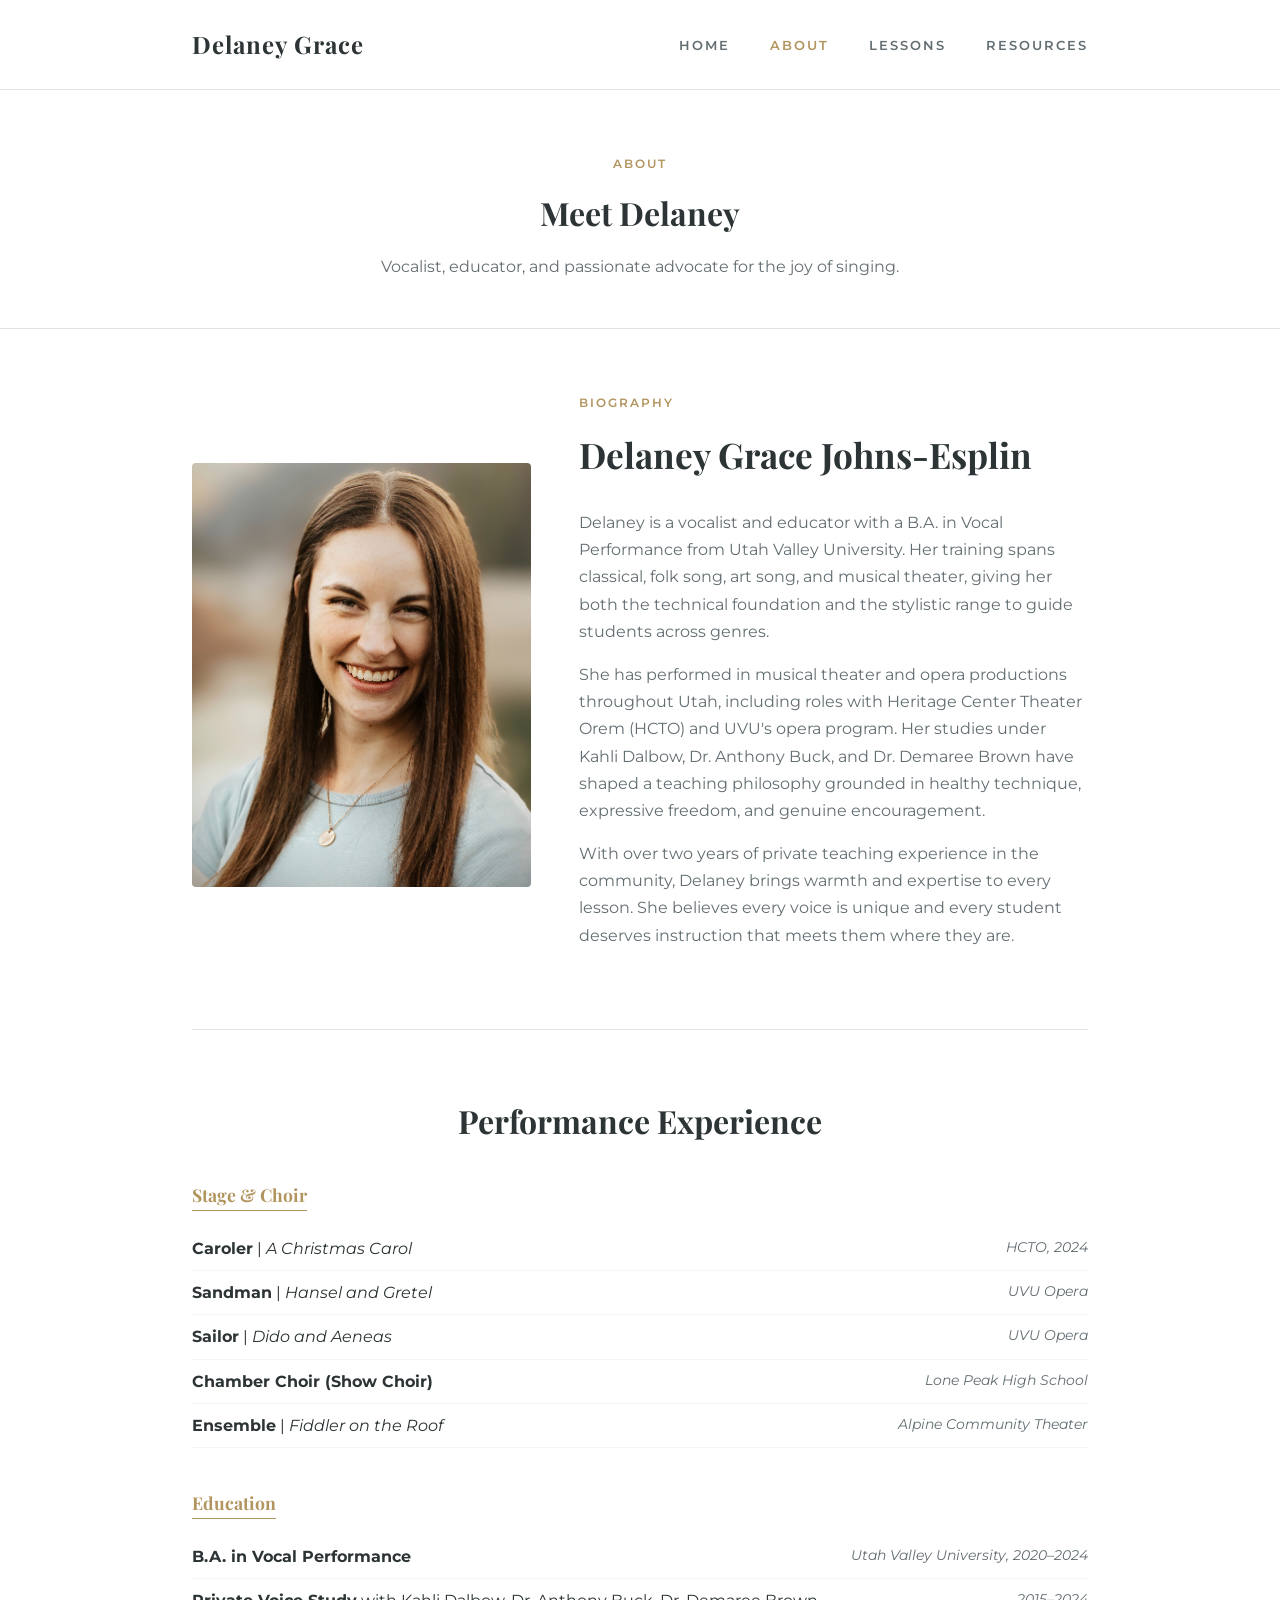
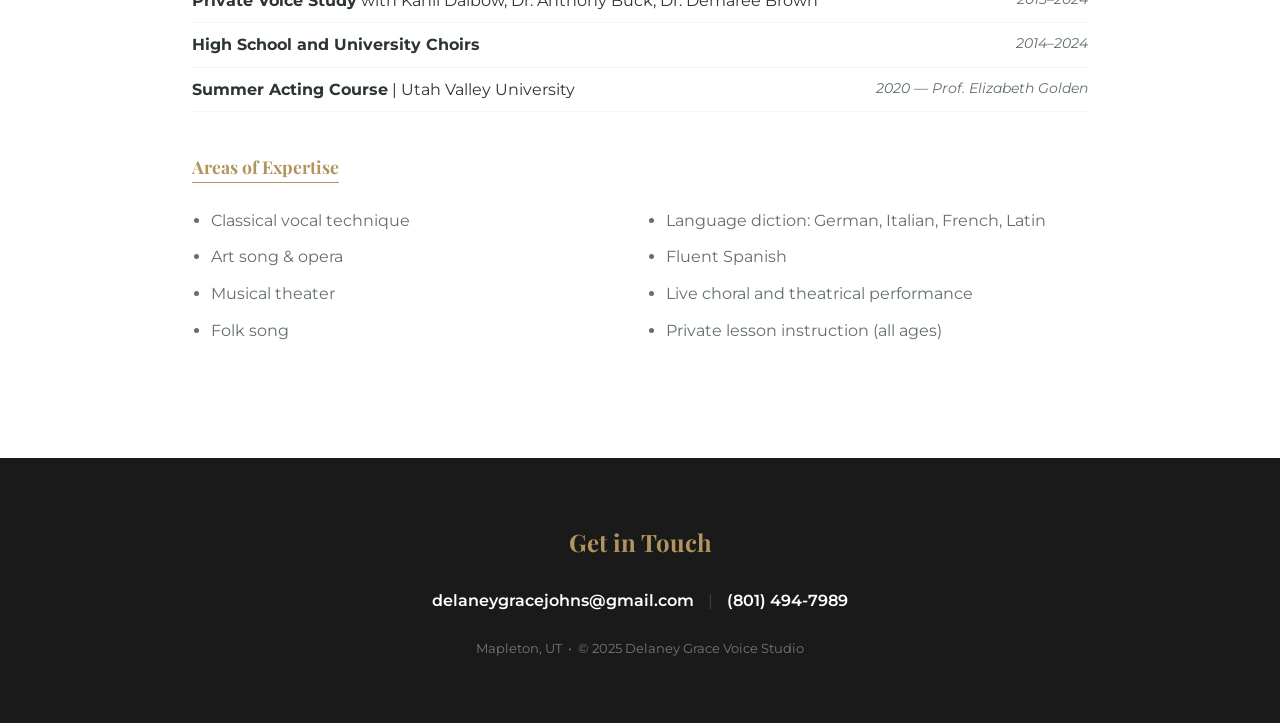
==== about.html @ a0a16d57 "separated pages and updated home page" ====
<!DOCTYPE html>
<html lang="en">
<head>
    <meta charset="UTF-8">
    <meta name="viewport" content="width=device-width, initial-scale=1.0">
    <title>About &mdash; Delaney Grace Voice Studio</title>
    <link rel="stylesheet" href="style.css?v=4">
    <link href="https://fonts.googleapis.com/css2?family=Playfair+Display:wght@600;700&family=Montserrat:wght@300;400;600&display=swap" rel="stylesheet">
</head>
<body>

<header>
    <nav class="container nav-inner">
        <a href="index.html" class="name-brand">Delaney Grace</a>
        <ul class="nav-links">
            <li><a href="index.html">Home</a></li>
            <li><a href="about.html" class="active">About</a></li>
            <li><a href="lessons.html">Lessons</a></li>
            <li><a href="resources.html">Resources</a></li>
        </ul>
    </nav>
</header>

<div class="page-hero">
    <div class="container">
        <span class="subtitle">About</span>
        <h1>Meet Delaney</h1>
        <p>Vocalist, educator, and passionate advocate for the joy of singing.</p>
    </div>
</div>

<main class="container">

    <section class="section-padding">
        <div class="bio-grid">
            <div class="bio-image-container">
                <img src="images/headshot.jpg" alt="Delaney Grace Johns-Esplin">
            </div>
            <div class="bio-text">
                <span class="subtitle">Biography</span>
                <h2>Delaney Grace Johns-Esplin</h2>
                <p>Delaney is a vocalist and educator with a B.A. in Vocal Performance from Utah Valley University. Her training spans classical, folk song, art song, and musical theater, giving her both the technical foundation and the stylistic range to guide students across genres.</p>
                <p>She has performed in musical theater and opera productions throughout Utah, including roles with Heritage Center Theater Orem (HCTO) and UVU's opera program. Her studies under Kahli Dalbow, Dr. Anthony Buck, and Dr. Demaree Brown have shaped a teaching philosophy grounded in healthy technique, expressive freedom, and genuine encouragement.</p>
                <p>With over two years of private teaching experience in the community, Delaney brings warmth and expertise to every lesson. She believes every voice is unique and every student deserves instruction that meets them where they are.</p>
            </div>
        </div>
    </section>

    <hr>

    <section id="experience" class="section-padding">
        <h2 class="section-title">Performance Experience</h2>

        <div class="experience-group">
            <h3>Stage &amp; Choir</h3>
            <div class="exp-row">
                <div class="role-work"><strong>Caroler</strong> | <em>A Christmas Carol</em></div>
                <div class="location">HCTO, 2024</div>
            </div>
            <div class="exp-row">
                <div class="role-work"><strong>Sandman</strong> | <em>Hansel and Gretel</em></div>
                <div class="location">UVU Opera</div>
            </div>
            <div class="exp-row">
                <div class="role-work"><strong>Sailor</strong> | <em>Dido and Aeneas</em></div>
                <div class="location">UVU Opera</div>
            </div>
            <div class="exp-row">
                <div class="role-work"><strong>Chamber Choir (Show Choir)</strong></div>
                <div class="location">Lone Peak High School</div>
            </div>
            <div class="exp-row">
                <div class="role-work"><strong>Ensemble</strong> | <em>Fiddler on the Roof</em></div>
                <div class="location">Alpine Community Theater</div>
            </div>
        </div>

        <div class="experience-group">
            <h3>Education</h3>
            <div class="exp-row">
                <div class="role-work"><strong>B.A. in Vocal Performance</strong></div>
                <div class="location">Utah Valley University, 2020&ndash;2024</div>
            </div>
            <div class="exp-row">
                <div class="role-work"><strong>Private Voice Study</strong> with Kahli Dalbow, Dr. Anthony Buck, Dr. Demaree Brown</div>
                <div class="location">2015&ndash;2024</div>
            </div>
            <div class="exp-row">
                <div class="role-work"><strong>High School and University Choirs</strong></div>
                <div class="location">2014&ndash;2024</div>
            </div>
            <div class="exp-row">
                <div class="role-work"><strong>Summer Acting Course</strong> | Utah Valley University</div>
                <div class="location">2020 &mdash; Prof. Elizabeth Golden</div>
            </div>
        </div>

        <div class="experience-group">
            <h3>Areas of Expertise</h3>
            <ul class="skills-list">
                <li>Classical vocal technique</li>
                <li>Art song &amp; opera</li>
                <li>Musical theater</li>
                <li>Folk song</li>
                <li>Language diction: German, Italian, French, Latin</li>
                <li>Fluent Spanish</li>
                <li>Live choral and theatrical performance</li>
                <li>Private lesson instruction (all ages)</li>
            </ul>
        </div>
    </section>

</main>

<footer>
    <div class="container">
        <h2>Get in Touch</h2>
        <div class="contact-links">
            <a href="mailto:delaneygracejohns@gmail.com">delaneygracejohns@gmail.com</a>
            <span>|</span>
            <a href="tel:8014947989">(801) 494-7989</a>
        </div>
        <p class="footer-meta">Mapleton, UT &nbsp;&bull;&nbsp; &copy; 2025 Delaney Grace Voice Studio</p>
    </div>
</footer>

</body>
</html>
---- style.css ----
:root {
    --bg-color: #ffffff;
    --text-dark: #2d3436;
    --text-light: #636e72;
    --accent: #b2945e; /* Elegant Bronze/Gold */
    --accent-dark: #8c6e3f;
    --border: #e2e2e2;
    --bg-soft: #faf9f7;
}

* {
    margin: 0;
    padding: 0;
    box-sizing: border-box;
}

body {
    font-family: 'Montserrat', sans-serif;
    line-height: 1.7;
    color: var(--text-dark);
    background-color: var(--bg-color);
}

.container {
    max-width: 960px;
    margin: 0 auto;
    padding: 0 2rem;
}

/* ── Navigation ── */
header {
    padding: 1.5rem 0;
    border-bottom: 1px solid var(--border);
    position: sticky;
    top: 0;
    background: rgba(255,255,255,0.97);
    backdrop-filter: blur(6px);
    z-index: 100;
}

.nav-inner {
    display: flex;
    align-items: center;
    justify-content: space-between;
}

.name-brand {
    font-family: 'Playfair Display', serif;
    font-size: 1.5rem;
    font-weight: 700;
    letter-spacing: 1px;
    color: var(--text-dark);
    text-decoration: none;
}

.nav-links {
    list-style: none;
    display: flex;
    gap: 2.5rem;
}

.nav-links a {
    font-size: 0.8rem;
    text-transform: uppercase;
    letter-spacing: 2px;
    color: var(--text-light);
    text-decoration: none;
    font-weight: 600;
    transition: color 0.2s;
}

.nav-links a:hover,
.nav-links a.active {
    color: var(--accent);
}

.section-padding {
    padding: 4rem 0;
}

h1, h2, h3 {
    font-family: 'Playfair Display', serif;
}

hr {
    border: none;
    border-top: 1px solid var(--border);
}

/* ── Buttons ── */
.btn {
    display: inline-block;
    padding: 0.85rem 2rem;
    font-family: 'Montserrat', sans-serif;
    font-size: 0.8rem;
    font-weight: 600;
    text-transform: uppercase;
    letter-spacing: 2px;
    text-decoration: none;
    border-radius: 2px;
    transition: background 0.2s, color 0.2s, border-color 0.2s;
}

.btn-primary {
    background: var(--accent);
    color: white;
    border: 2px solid var(--accent);
}

.btn-primary:hover {
    background: var(--accent-dark);
    border-color: var(--accent-dark);
}

.btn-secondary {
    background: transparent;
    color: var(--text-dark);
    border: 2px solid var(--text-dark);
}

.btn-secondary:hover {
    background: var(--text-dark);
    color: white;
}

/* ── Hero CTA (homepage only extras) ── */
.hero-tagline {
    font-size: 1rem;
    font-style: italic;
    color: var(--text-light);
    max-width: 500px;
    margin: 0.75rem auto 2rem;
    line-height: 1.8;
}

.hero-cta {
    display: flex;
    gap: 1rem;
    justify-content: center;
    flex-wrap: wrap;
}

/* ── Feature Cards (Homepage) ── */
.features {
    padding: 5rem 0;
    background: var(--bg-soft);
}

.features-grid {
    display: grid;
    grid-template-columns: repeat(3, 1fr);
    gap: 2rem;
}

.feature-card {
    background: white;
    border: 1px solid var(--border);
    border-radius: 4px;
    padding: 2.5rem 2rem;
    text-align: center;
    display: flex;
    flex-direction: column;
    align-items: center;
}

.feature-card .feature-icon {
    font-size: 2rem;
    margin-bottom: 1rem;
}

.feature-card h3 {
    font-size: 1.3rem;
    margin-bottom: 0.75rem;
}

.feature-card p {
    color: var(--text-light);
    font-size: 0.9rem;
    margin-bottom: 1.5rem;
    flex: 1;
}

.feature-card a {
    font-size: 0.75rem;
    font-weight: 600;
    text-transform: uppercase;
    letter-spacing: 1.5px;
    color: var(--accent);
    text-decoration: none;
    border-bottom: 1px solid var(--accent);
    padding-bottom: 2px;
    transition: opacity 0.2s;
}

.feature-card a:hover {
    opacity: 0.7;
}

/* ── Homepage Intro Strip ── */
.home-intro {
    padding: 5rem 0;
    text-align: center;
}

.home-intro h2 {
    font-size: 2rem;
    margin-bottom: 1.5rem;
}

.home-intro p {
    color: var(--text-light);
    max-width: 620px;
    margin: 0 auto 2rem;
}

/* ── Page Hero (inner pages) ── */
.page-hero {
    padding: 4rem 0 3rem;
    text-align: center;
    border-bottom: 1px solid var(--border);
}

.page-hero h1 {
    margin-bottom: 0.75rem;
}

.studio-title {
    font-family: 'Tangerine', cursive;
    font-size: 5rem;
    font-weight: 400;
    line-height: 1.2;
    margin-bottom: 0;
}

.studio-subtitle {
    font-size: 1.4rem;
    font-weight: 600;
    letter-spacing: 4px;
    text-transform: uppercase;
    color: var(--text-light);
    margin-bottom: 1.25rem;
}

.page-hero p {
    color: var(--text-light);
    font-size: 1rem;
    max-width: 520px;
    margin: 0 auto;
}

/* ── Subtitle label ── */
.subtitle {
    color: var(--accent);
    text-transform: uppercase;
    font-weight: 600;
    font-size: 0.75rem;
    letter-spacing: 2px;
    display: block;
    margin-bottom: 0.75rem;
}

/* ── Bio Section (About) ── */
.bio-grid {
    display: grid;
    grid-template-columns: 1fr 1.5fr;
    gap: 3rem;
    align-items: center;
}

.bio-image-container img {
    width: 100%;
    height: auto;
    aspect-ratio: 4/5;
    object-fit: cover;
    border-radius: 4px;
}

.bio-text h2 {
    font-size: 2.2rem;
    margin-bottom: 1.5rem;
}

.bio-text p {
    margin-bottom: 1rem;
    color: var(--text-light);
}

/* ── Experience Section ── */
.section-title {
    font-size: 2rem;
    margin-bottom: 2rem;
    text-align: center;
}

.experience-group {
    margin-bottom: 2.5rem;
}

.experience-group h3 {
    color: var(--accent);
    border-bottom: 1px solid var(--accent);
    display: inline-block;
    margin-bottom: 1rem;
    font-size: 1.1rem;
}

.skills-list {
    columns: 2;
    column-gap: 2rem;
    padding-left: 1.2rem;
    margin-top: 0.5rem;
    color: var(--text-light);
}

.skills-list li {
    margin-bottom: 0.6rem;
    break-inside: avoid;
}

.exp-row {
    display: flex;
    justify-content: space-between;
    padding: 0.5rem 0;
    border-bottom: 1px solid #f5f5f5;
}

.location {
    color: var(--text-light);
    font-style: italic;
    font-size: 0.9rem;
}

/* ── Lessons Page ── */
.lessons-intro {
    padding: 4rem 0 2rem;
    text-align: center;
}

.lessons-intro h2 {
    font-size: 2rem;
    margin-bottom: 1rem;
}

.lessons-intro p {
    color: var(--text-light);
    max-width: 600px;
    margin: 0 auto;
}

.pricing-section {
    padding: 3rem 0 4rem;
    background: var(--bg-soft);
}

.pricing-section h2 {
    font-size: 2rem;
    text-align: center;
    margin-bottom: 2.5rem;
}

.pricing-grid {
    display: grid;
    grid-template-columns: repeat(3, 1fr);
    gap: 1.5rem;
}

.pricing-card {
    background: white;
    border: 1px solid var(--border);
    border-radius: 4px;
    padding: 2.5rem 2rem;
    text-align: center;
}

.pricing-card.featured {
    border-color: var(--accent);
    position: relative;
}

.pricing-card.featured::before {
    content: "Most Popular";
    position: absolute;
    top: -12px;
    left: 50%;
    transform: translateX(-50%);
    background: var(--accent);
    color: white;
    font-size: 0.7rem;
    font-weight: 700;
    text-transform: uppercase;
    letter-spacing: 1.5px;
    padding: 3px 14px;
    border-radius: 20px;
    white-space: nowrap;
}

.pricing-card h3 {
    font-size: 1.2rem;
    margin-bottom: 1rem;
}

.price {
    font-family: 'Playfair Display', serif;
    font-size: 3rem;
    color: var(--accent);
    line-height: 1;
    margin-bottom: 0.25rem;
}

.price-unit {
    font-size: 0.78rem;
    color: var(--text-light);
    margin-bottom: 1.5rem;
    text-transform: uppercase;
    letter-spacing: 1px;
}

.pricing-card ul {
    list-style: none;
    text-align: left;
    color: var(--text-light);
    font-size: 0.88rem;
    margin-bottom: 2rem;
}

.pricing-card ul li {
    padding: 0.35rem 0;
    border-bottom: 1px solid #f5f5f5;
}

.pricing-card ul li::before {
    content: "✓ ";
    color: var(--accent);
    font-weight: 700;
}

.what-to-expect {
    padding: 4rem 0;
}

.what-to-expect h2 {
    font-size: 2rem;
    text-align: center;
    margin-bottom: 2.5rem;
}

.expect-grid {
    display: grid;
    grid-template-columns: repeat(2, 1fr);
    gap: 2rem;
}

.expect-item {
    padding: 2rem;
    border: 1px solid var(--border);
    border-radius: 4px;
}

.expect-item h3 {
    color: var(--accent);
    margin-bottom: 0.75rem;
    font-size: 1.1rem;
}

.expect-item p {
    color: var(--text-light);
    font-size: 0.9rem;
}

.policies {
    padding: 3rem 0 4rem;
    background: var(--bg-soft);
}

.policies h2 {
    font-size: 2rem;
    text-align: center;
    margin-bottom: 2rem;
}

.policies-list {
    max-width: 640px;
    margin: 0 auto;
    list-style: none;
    color: var(--text-light);
}

.policies-list li {
    padding: 0.9rem 0;
    border-bottom: 1px solid var(--border);
    font-size: 0.95rem;
}

.policies-list li strong {
    color: var(--text-dark);
}

.booking-cta {
    padding: 5rem 0;
    text-align: center;
}

.booking-cta h2 {
    font-size: 2rem;
    margin-bottom: 1rem;
}

.booking-cta p {
    color: var(--text-light);
    max-width: 480px;
    margin: 0 auto 2rem;
}

/* ── Resources Page ── */
.resources-intro {
    padding: 3rem 0 1rem;
    text-align: center;
}

.resources-intro p {
    color: var(--text-light);
    max-width: 580px;
    margin: 0 auto;
}

.resource-section {
    padding: 3rem 0;
    border-bottom: 1px solid var(--border);
}

.resource-section:last-of-type {
    border-bottom: none;
}

.resource-section h2 {
    font-size: 1.5rem;
    color: var(--accent);
    margin-bottom: 0.25rem;
}

.resource-section .section-desc {
    color: var(--text-light);
    font-size: 0.9rem;
    margin-bottom: 1.5rem;
}

.resource-list {
    list-style: none;
}

.resource-item {
    display: flex;
    align-items: center;
    justify-content: space-between;
    padding: 1rem 1.25rem;
    border: 1px solid var(--border);
    border-radius: 4px;
    margin-bottom: 0.75rem;
    background: white;
    transition: border-color 0.2s;
}

.resource-item:hover {
    border-color: var(--accent);
}

.resource-meta {
    flex: 1;
}

.resource-meta strong {
    display: block;
    font-size: 0.95rem;
    margin-bottom: 0.15rem;
}

.resource-meta span {
    font-size: 0.8rem;
    color: var(--text-light);
}

.resource-download {
    font-size: 0.75rem;
    font-weight: 700;
    text-transform: uppercase;
    letter-spacing: 1.5px;
    color: var(--accent);
    text-decoration: none;
    border: 1px solid var(--accent);
    padding: 0.4rem 1rem;
    border-radius: 2px;
    transition: background 0.2s, color 0.2s;
    white-space: nowrap;
    margin-left: 1.5rem;
}

.resource-download:hover {
    background: var(--accent);
    color: white;
}

.resources-note {
    padding: 3rem 0;
    background: var(--bg-soft);
    text-align: center;
}

.resources-note p {
    color: var(--text-light);
    max-width: 560px;
    margin: 0 auto;
    font-size: 0.9rem;
}

/* ── Contact Footer ── */
footer {
    background: #1a1a1a;
    color: white;
    text-align: center;
    padding: 4rem 0;
}

footer h2 {
    color: var(--accent);
    margin-bottom: 1rem;
}

.contact-links {
    margin: 1.5rem 0;
}

.contact-links a {
    color: white;
    text-decoration: none;
    font-weight: 600;
    transition: color 0.3s;
}

.contact-links a:hover {
    color: var(--accent);
}

.contact-links span {
    margin: 0 10px;
    color: #444;
}

.footer-meta {
    font-size: 0.8rem;
    opacity: 0.4;
    margin-top: 1.5rem;
}

/* ── Mobile Responsive ── */
@media (max-width: 768px) {
    .nav-links {
        gap: 1.5rem;
    }


    .features-grid {
        grid-template-columns: 1fr;
    }

    .bio-grid {
        grid-template-columns: 1fr;
        text-align: center;
    }

    .pricing-grid {
        grid-template-columns: 1fr;
    }

    .expect-grid {
        grid-template-columns: 1fr;
    }

    .exp-row {
        flex-direction: column;
        margin-bottom: 1rem;
    }

    .resource-item {
        flex-direction: column;
        align-items: flex-start;
        gap: 0.75rem;
    }

    .resource-download {
        margin-left: 0;
    }
}

@media (max-width: 500px) {
    .nav-links {
        gap: 1rem;
    }

    .nav-links a {
        font-size: 0.7rem;
        letter-spacing: 1px;
    }

    .skills-list {
        columns: 1;
    }
    .skills-list {
        columns: 1;
    }
}
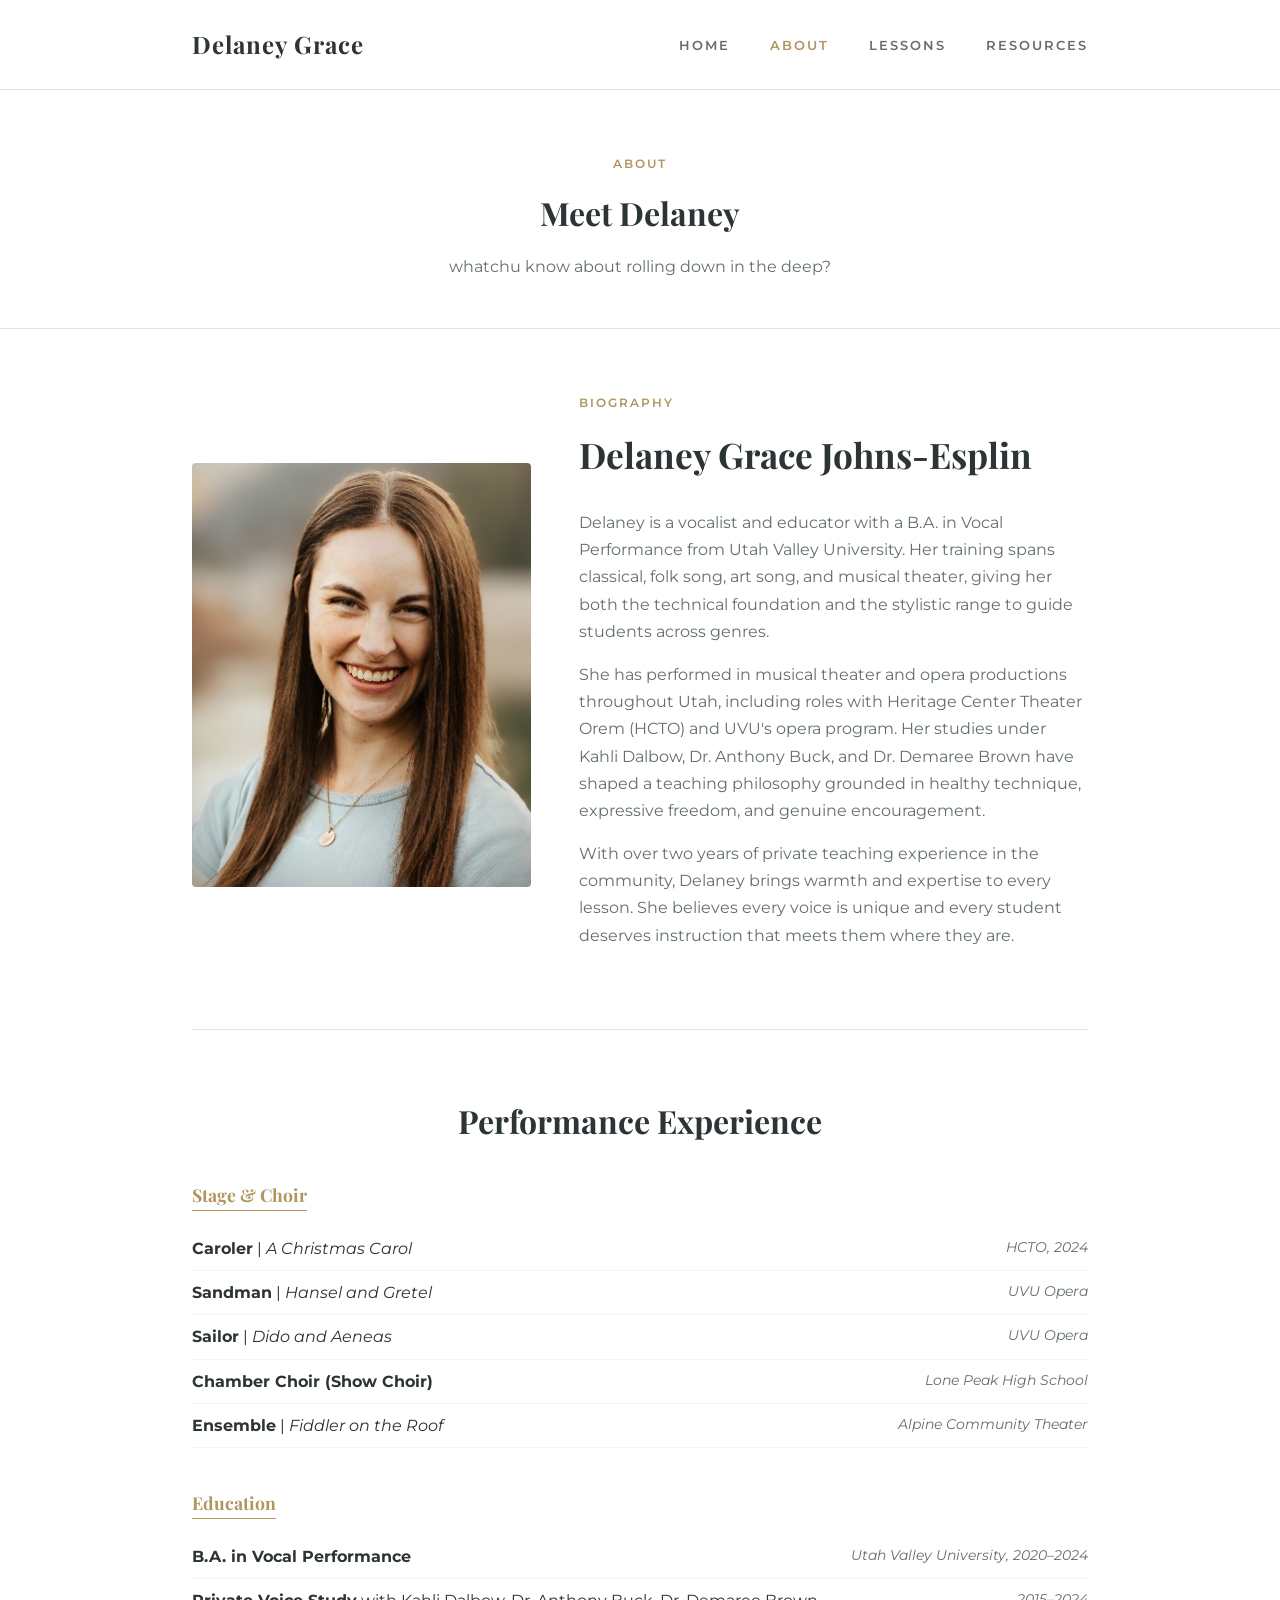
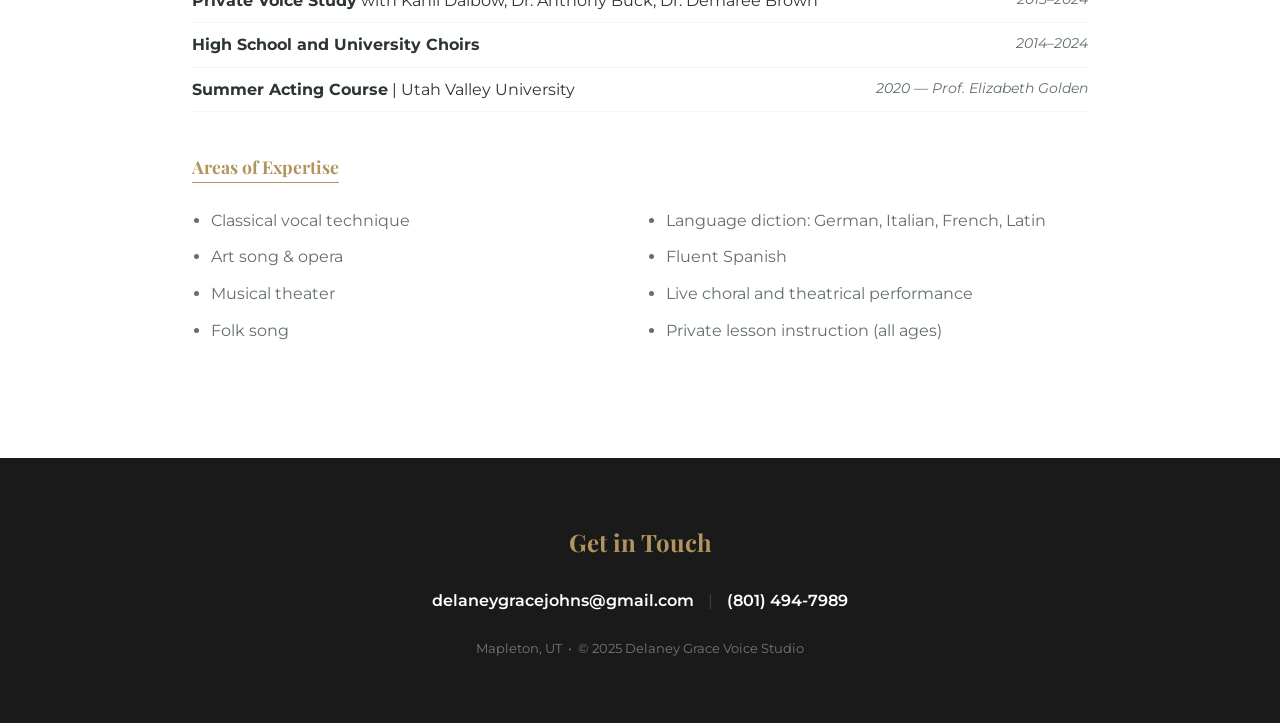
==== commit 54fa6a9c: "Updated Lessons page" ====
--- a/about.html
+++ b/about.html
@@ -25,7 +25,7 @@
     <div class="container">
         <span class="subtitle">About</span>
         <h1>Meet Delaney</h1>
-        <p>Vocalist, educator, and passionate advocate for the joy of singing.</p>
+        <p>whatchu know about rolling down in the deep?</p>
     </div>
 </div>
 
--- a/style.css
+++ b/style.css
@@ -360,8 +360,10 @@
 
 .pricing-grid {
     display: grid;
-    grid-template-columns: repeat(3, 1fr);
+    grid-template-columns: repeat(2, 300px);
     gap: 1.5rem;
+    margin-bottom: 2.5rem;
+    justify-content: center;
 }
 
 .pricing-card {
@@ -370,28 +372,9 @@
     border-radius: 4px;
     padding: 2.5rem 2rem;
     text-align: center;
-}
-
-.pricing-card.featured {
-    border-color: var(--accent);
-    position: relative;
-}
-
-.pricing-card.featured::before {
-    content: "Most Popular";
-    position: absolute;
-    top: -12px;
-    left: 50%;
-    transform: translateX(-50%);
-    background: var(--accent);
-    color: white;
-    font-size: 0.7rem;
-    font-weight: 700;
-    text-transform: uppercase;
-    letter-spacing: 1.5px;
-    padding: 3px 14px;
-    border-radius: 20px;
-    white-space: nowrap;
+    display: flex;
+    flex-direction: column;
+    align-items: center;
 }
 
 .pricing-card h3 {
@@ -421,6 +404,8 @@
     color: var(--text-light);
     font-size: 0.88rem;
     margin-bottom: 2rem;
+    flex: 1;
+    width: 100%;
 }
 
 .pricing-card ul li {
@@ -432,6 +417,69 @@
     content: "✓ ";
     color: var(--accent);
     font-weight: 700;
+}
+
+.pricing-notes {
+    border-top: 1px solid var(--border);
+    padding-top: 2rem;
+    text-align: center;
+}
+
+.pricing-notes > p {
+    max-width: 60%;
+    margin-left: auto;
+    margin-right: auto;
+}
+
+.pricing-notes h3 {
+    font-size: 1.2rem;
+    margin-bottom: 1rem;
+}
+
+.pricing-notes-cta {
+    margin-top: 1.25rem;
+    font-size: 0.9rem;
+    color: var(--text-light);
+}
+
+.pricing-notes-cta a {
+    color: var(--accent);
+    text-decoration: none;
+    border-bottom: 1px solid var(--accent);
+}
+
+.travel-table {
+    width: 60%;
+    border-collapse: collapse;
+    margin: 1.25rem auto 0;
+    font-size: 0.9rem;
+    border-radius: 4px;
+    overflow: hidden;
+}
+
+.travel-table th {
+    text-align: left;
+    padding: 0.6rem 1rem;
+    color: var(--text-dark);
+    font-weight: 600;
+    border-bottom: 2px solid var(--border);
+}
+
+.travel-table td {
+    padding: 0.6rem 1rem;
+    border-bottom: 1px solid var(--border);
+    color: var(--text-light);
+    text-align: left;
+}
+
+.travel-table tbody tr:last-child td {
+    border-bottom: none;
+}
+
+.table-sublabel {
+    font-size: 0.75rem;
+    color: var(--text-light);
+    font-style: italic;
 }
 
 .what-to-expect {
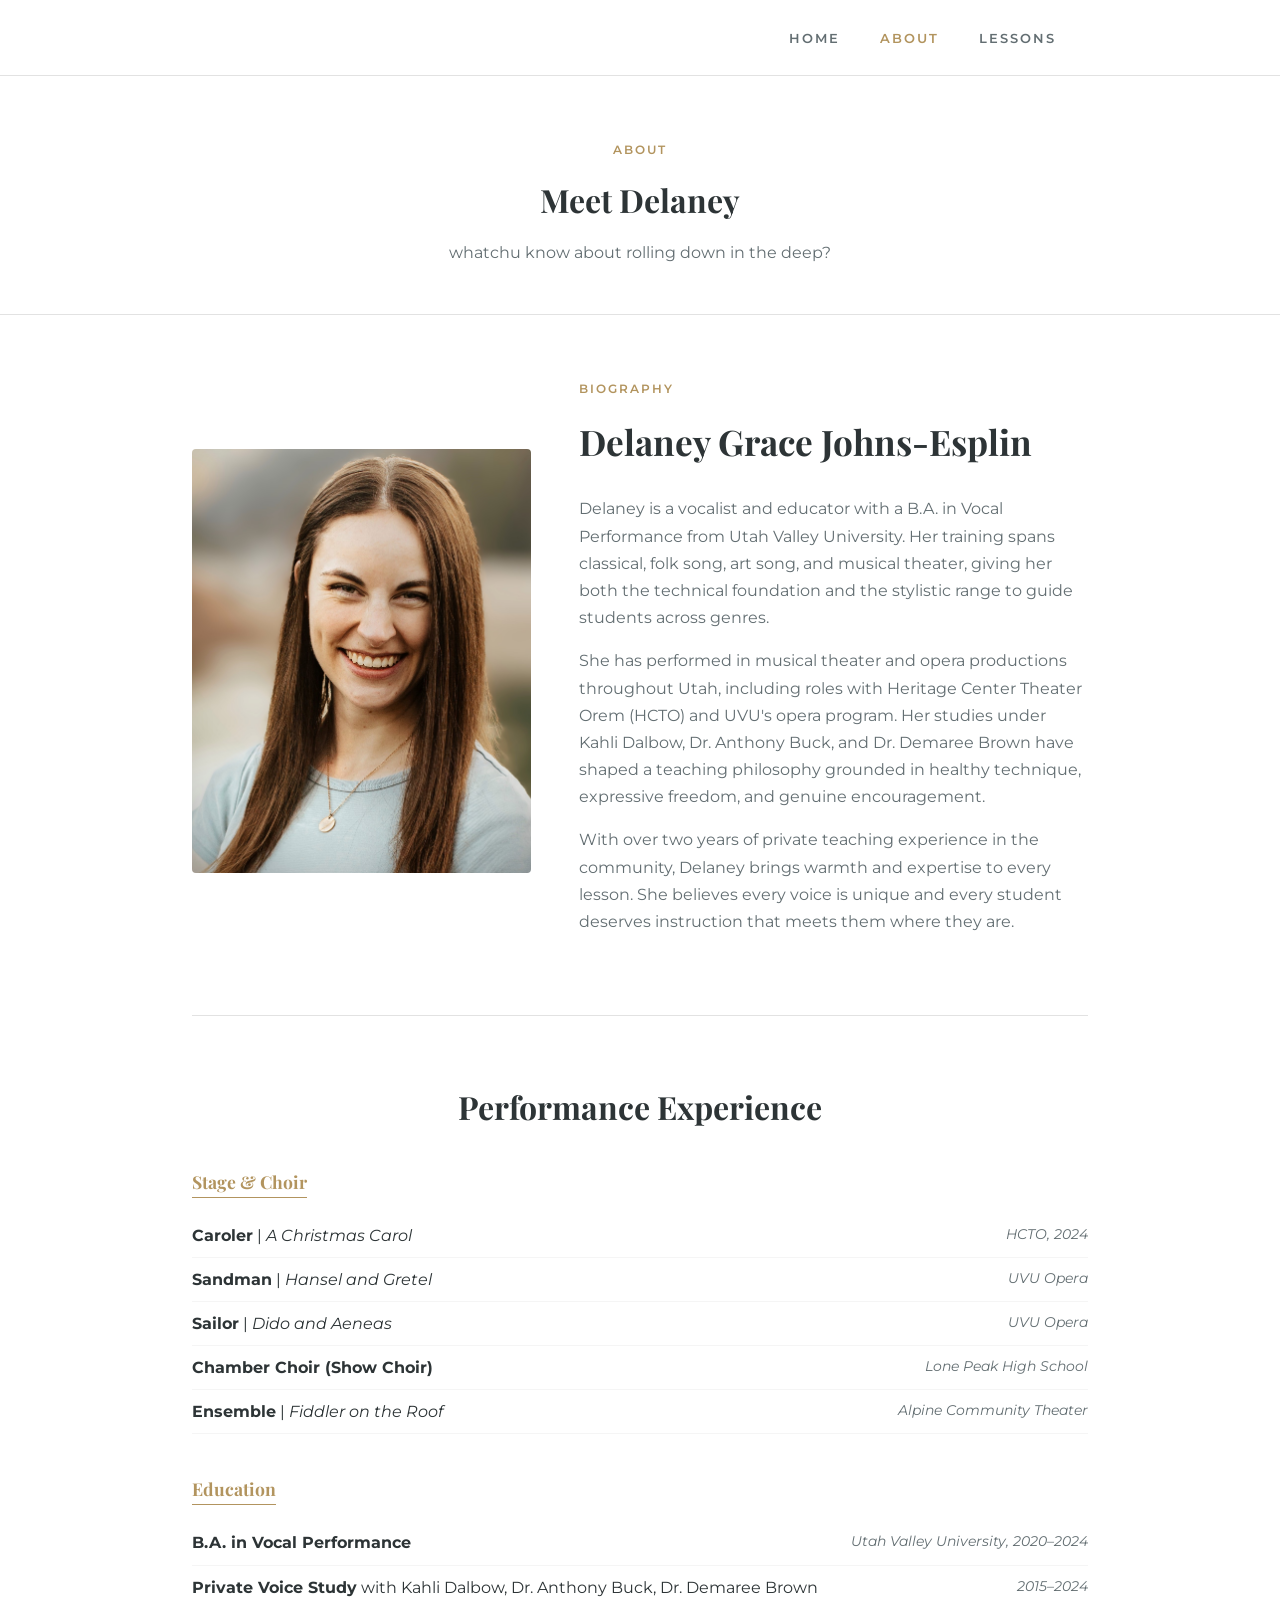
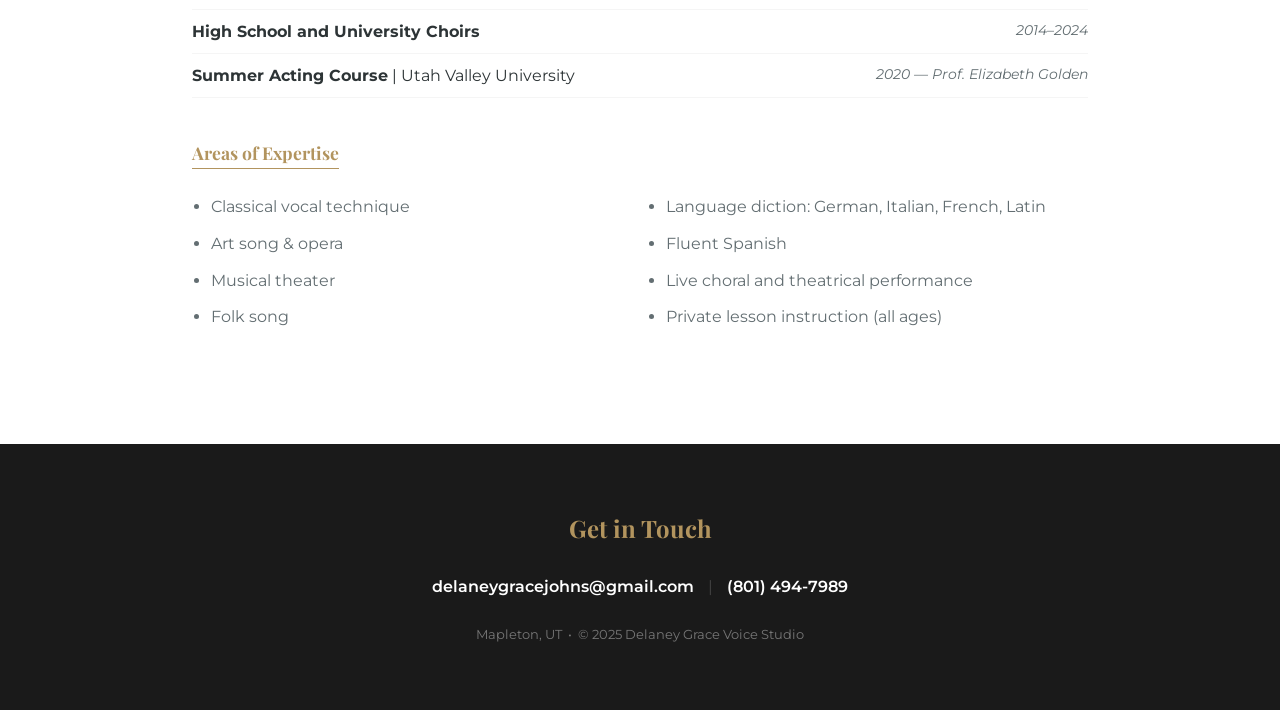
==== commit 117d1427: "mobile friendly changes" ====
--- a/about.html
+++ b/about.html
@@ -11,12 +11,13 @@
 
 <header>
     <nav class="container nav-inner">
-        <a href="index.html" class="name-brand">Delaney Grace</a>
+        <button class="nav-toggle" aria-label="Toggle navigation">
+            <span></span><span></span><span></span>
+        </button>
         <ul class="nav-links">
             <li><a href="index.html">Home</a></li>
             <li><a href="about.html" class="active">About</a></li>
             <li><a href="lessons.html">Lessons</a></li>
-            <li><a href="resources.html">Resources</a></li>
         </ul>
     </nav>
 </header>
@@ -124,5 +125,11 @@
     </div>
 </footer>
 
+<script>
+    document.querySelector('.nav-toggle').addEventListener('click', function() {
+        this.classList.toggle('open');
+        document.querySelector('.nav-links').classList.toggle('open');
+    });
+</script>
 </body>
 </html>
--- a/style.css
+++ b/style.css
@@ -41,7 +41,8 @@
 .nav-inner {
     display: flex;
     align-items: center;
-    justify-content: space-between;
+    justify-content: flex-end;
+    padding-right: 4rem;
 }
 
 .name-brand {
@@ -237,7 +238,7 @@
     font-weight: 600;
     letter-spacing: 4px;
     text-transform: uppercase;
-    color: var(--text-light);
+    color: var(--accent);
     margin-bottom: 1.25rem;
 }
 
@@ -699,12 +700,83 @@
     margin-top: 1.5rem;
 }
 
+/* ── Hamburger ── */
+.nav-toggle {
+    display: none;
+    flex-direction: column;
+    gap: 5px;
+    background: none;
+    border: none;
+    cursor: pointer;
+    padding: 0.25rem;
+    position: absolute;
+    right: 2rem;
+    top: 50%;
+    transform: translateY(-50%);
+}
+
+.nav-toggle span {
+    display: block;
+    width: 24px;
+    height: 2px;
+    background: var(--text-dark);
+    border-radius: 2px;
+    transition: all 0.3s;
+}
+
+.nav-toggle.open span:nth-child(1) {
+    transform: translateY(7px) rotate(45deg);
+}
+
+.nav-toggle.open span:nth-child(2) {
+    opacity: 0;
+}
+
+.nav-toggle.open span:nth-child(3) {
+    transform: translateY(-7px) rotate(-45deg);
+}
+
 /* ── Mobile Responsive ── */
 @media (max-width: 768px) {
+    header {
+        position: relative;
+    }
+
+    .nav-inner {
+        justify-content: center;
+        padding-right: 0;
+        flex-wrap: wrap;
+    }
+
+    .nav-toggle {
+        display: flex;
+    }
+
     .nav-links {
-        gap: 1.5rem;
-    }
-
+        display: none;
+        flex-direction: column;
+        align-items: center;
+        gap: 0;
+        width: 100%;
+        border-top: 1px solid var(--border);
+        margin-top: 1rem;
+        padding: 0.5rem 0;
+    }
+
+    .nav-links.open {
+        display: flex;
+    }
+
+    .nav-links li {
+        width: 100%;
+        text-align: center;
+    }
+
+    .nav-links a {
+        display: block;
+        padding: 0.75rem 0;
+        font-size: 0.8rem;
+    }
 
     .features-grid {
         grid-template-columns: 1fr;
@@ -737,22 +809,18 @@
     .resource-download {
         margin-left: 0;
     }
+
+    .travel-table {
+        width: 100%;
+    }
+
+    .pricing-notes > p {
+        max-width: 100%;
+    }
 }
 
 @media (max-width: 500px) {
-    .nav-links {
-        gap: 1rem;
-    }
-
-    .nav-links a {
-        font-size: 0.7rem;
-        letter-spacing: 1px;
-    }
-
     .skills-list {
         columns: 1;
     }
-    .skills-list {
-        columns: 1;
-    }
 }
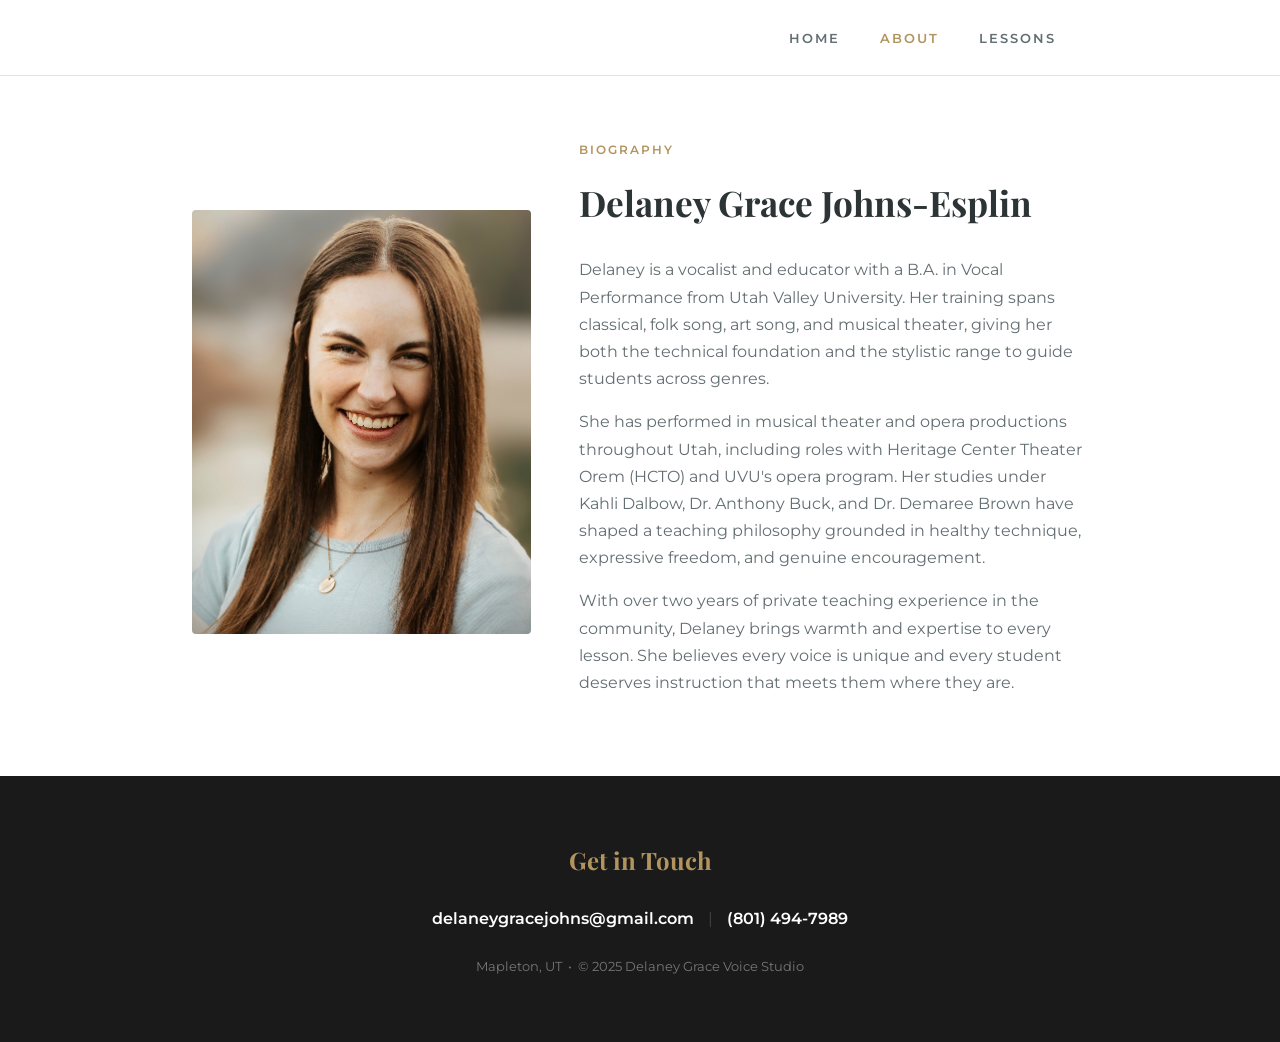
==== commit 169ff7e4: "Fixed about page" ====
--- a/about.html
+++ b/about.html
@@ -22,14 +22,6 @@
     </nav>
 </header>
 
-<div class="page-hero">
-    <div class="container">
-        <span class="subtitle">About</span>
-        <h1>Meet Delaney</h1>
-        <p>whatchu know about rolling down in the deep?</p>
-    </div>
-</div>
-
 <main class="container">
 
     <section class="section-padding">
@@ -44,70 +36,6 @@
                 <p>She has performed in musical theater and opera productions throughout Utah, including roles with Heritage Center Theater Orem (HCTO) and UVU's opera program. Her studies under Kahli Dalbow, Dr. Anthony Buck, and Dr. Demaree Brown have shaped a teaching philosophy grounded in healthy technique, expressive freedom, and genuine encouragement.</p>
                 <p>With over two years of private teaching experience in the community, Delaney brings warmth and expertise to every lesson. She believes every voice is unique and every student deserves instruction that meets them where they are.</p>
             </div>
-        </div>
-    </section>
-
-    <hr>
-
-    <section id="experience" class="section-padding">
-        <h2 class="section-title">Performance Experience</h2>
-
-        <div class="experience-group">
-            <h3>Stage &amp; Choir</h3>
-            <div class="exp-row">
-                <div class="role-work"><strong>Caroler</strong> | <em>A Christmas Carol</em></div>
-                <div class="location">HCTO, 2024</div>
-            </div>
-            <div class="exp-row">
-                <div class="role-work"><strong>Sandman</strong> | <em>Hansel and Gretel</em></div>
-                <div class="location">UVU Opera</div>
-            </div>
-            <div class="exp-row">
-                <div class="role-work"><strong>Sailor</strong> | <em>Dido and Aeneas</em></div>
-                <div class="location">UVU Opera</div>
-            </div>
-            <div class="exp-row">
-                <div class="role-work"><strong>Chamber Choir (Show Choir)</strong></div>
-                <div class="location">Lone Peak High School</div>
-            </div>
-            <div class="exp-row">
-                <div class="role-work"><strong>Ensemble</strong> | <em>Fiddler on the Roof</em></div>
-                <div class="location">Alpine Community Theater</div>
-            </div>
-        </div>
-
-        <div class="experience-group">
-            <h3>Education</h3>
-            <div class="exp-row">
-                <div class="role-work"><strong>B.A. in Vocal Performance</strong></div>
-                <div class="location">Utah Valley University, 2020&ndash;2024</div>
-            </div>
-            <div class="exp-row">
-                <div class="role-work"><strong>Private Voice Study</strong> with Kahli Dalbow, Dr. Anthony Buck, Dr. Demaree Brown</div>
-                <div class="location">2015&ndash;2024</div>
-            </div>
-            <div class="exp-row">
-                <div class="role-work"><strong>High School and University Choirs</strong></div>
-                <div class="location">2014&ndash;2024</div>
-            </div>
-            <div class="exp-row">
-                <div class="role-work"><strong>Summer Acting Course</strong> | Utah Valley University</div>
-                <div class="location">2020 &mdash; Prof. Elizabeth Golden</div>
-            </div>
-        </div>
-
-        <div class="experience-group">
-            <h3>Areas of Expertise</h3>
-            <ul class="skills-list">
-                <li>Classical vocal technique</li>
-                <li>Art song &amp; opera</li>
-                <li>Musical theater</li>
-                <li>Folk song</li>
-                <li>Language diction: German, Italian, French, Latin</li>
-                <li>Fluent Spanish</li>
-                <li>Live choral and theatrical performance</li>
-                <li>Private lesson instruction (all ages)</li>
-            </ul>
         </div>
     </section>
 
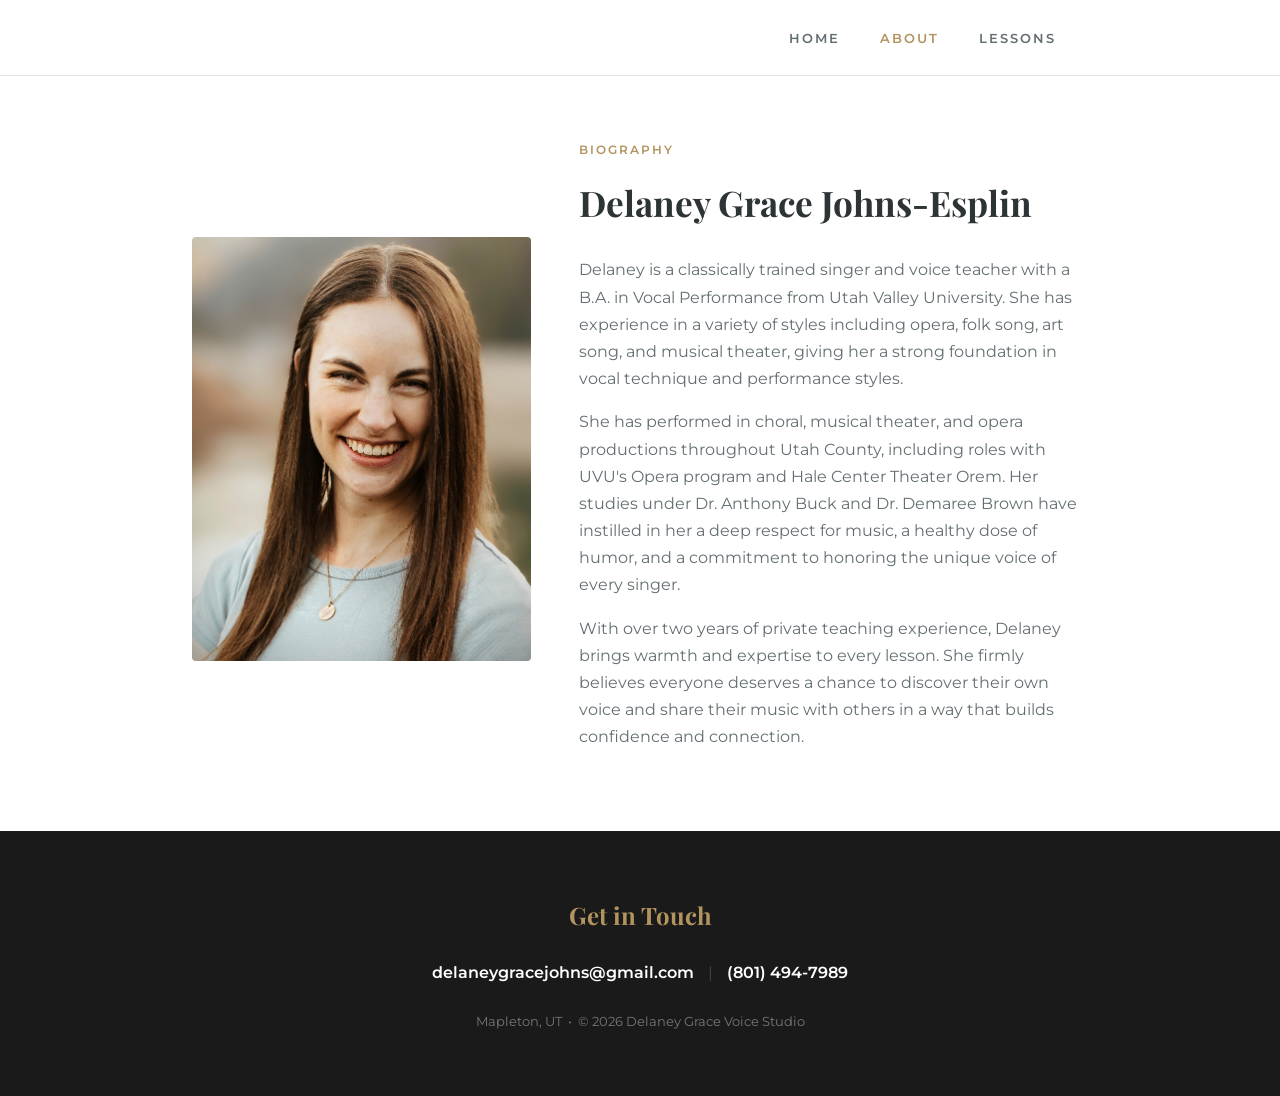
==== commit f3f522f2: "Updated about and lessons pages" ====
--- a/about.html
+++ b/about.html
@@ -32,9 +32,9 @@
             <div class="bio-text">
                 <span class="subtitle">Biography</span>
                 <h2>Delaney Grace Johns-Esplin</h2>
-                <p>Delaney is a vocalist and educator with a B.A. in Vocal Performance from Utah Valley University. Her training spans classical, folk song, art song, and musical theater, giving her both the technical foundation and the stylistic range to guide students across genres.</p>
-                <p>She has performed in musical theater and opera productions throughout Utah, including roles with Heritage Center Theater Orem (HCTO) and UVU's opera program. Her studies under Kahli Dalbow, Dr. Anthony Buck, and Dr. Demaree Brown have shaped a teaching philosophy grounded in healthy technique, expressive freedom, and genuine encouragement.</p>
-                <p>With over two years of private teaching experience in the community, Delaney brings warmth and expertise to every lesson. She believes every voice is unique and every student deserves instruction that meets them where they are.</p>
+                <p>Delaney is a classically trained singer and voice teacher with a B.A. in Vocal Performance from Utah Valley University. She has experience in a variety of styles including opera, folk song, art song, and musical theater, giving her a strong foundation in vocal technique and performance styles.</p>
+                <p>She has performed in choral, musical theater, and opera productions throughout Utah County, including roles with UVU's Opera program and Hale Center Theater Orem. Her studies under Dr. Anthony Buck and Dr. Demaree Brown have instilled in her a deep respect for music, a healthy dose of humor, and a commitment to honoring the unique voice of every singer.</p>
+                <p>With over two years of private teaching experience, Delaney brings warmth and expertise to every lesson. She firmly believes everyone deserves a chance to discover their own voice and share their music with others in a way that builds confidence and connection.</p>
             </div>
         </div>
     </section>
@@ -49,7 +49,7 @@
             <span>|</span>
             <a href="tel:8014947989">(801) 494-7989</a>
         </div>
-        <p class="footer-meta">Mapleton, UT &nbsp;&bull;&nbsp; &copy; 2025 Delaney Grace Voice Studio</p>
+        <p class="footer-meta">Mapleton, UT &nbsp;&bull;&nbsp; &copy; 2026 Delaney Grace Voice Studio</p>
     </div>
 </footer>
 
--- a/style.css
+++ b/style.css
@@ -495,7 +495,7 @@
 
 .expect-grid {
     display: grid;
-    grid-template-columns: repeat(2, 1fr);
+    grid-template-columns: repeat(3, 1fr);
     gap: 2rem;
 }
 
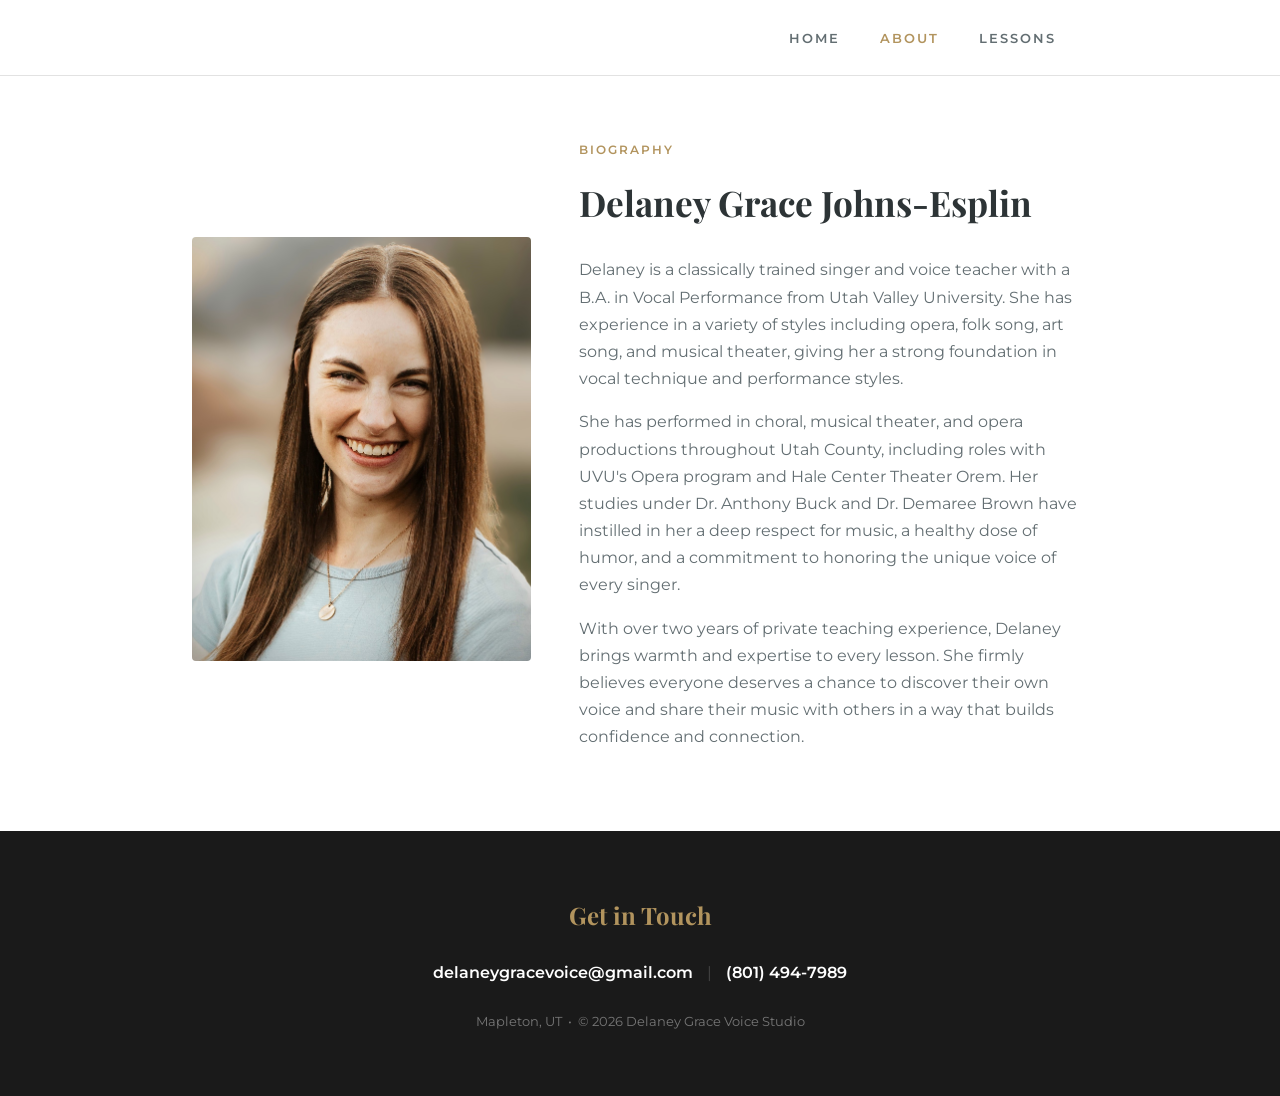
==== commit 53a90c48: "changed email" ====
--- a/about.html
+++ b/about.html
@@ -45,7 +45,7 @@
     <div class="container">
         <h2>Get in Touch</h2>
         <div class="contact-links">
-            <a href="mailto:delaneygracejohns@gmail.com">delaneygracejohns@gmail.com</a>
+            <a href="mailto:delaneygracevoice@gmail.com">delaneygracevoice@gmail.com</a>
             <span>|</span>
             <a href="tel:8014947989">(801) 494-7989</a>
         </div>
--- a/style.css
+++ b/style.css
@@ -823,4 +823,4 @@
     .skills-list {
         columns: 1;
     }
-}+}
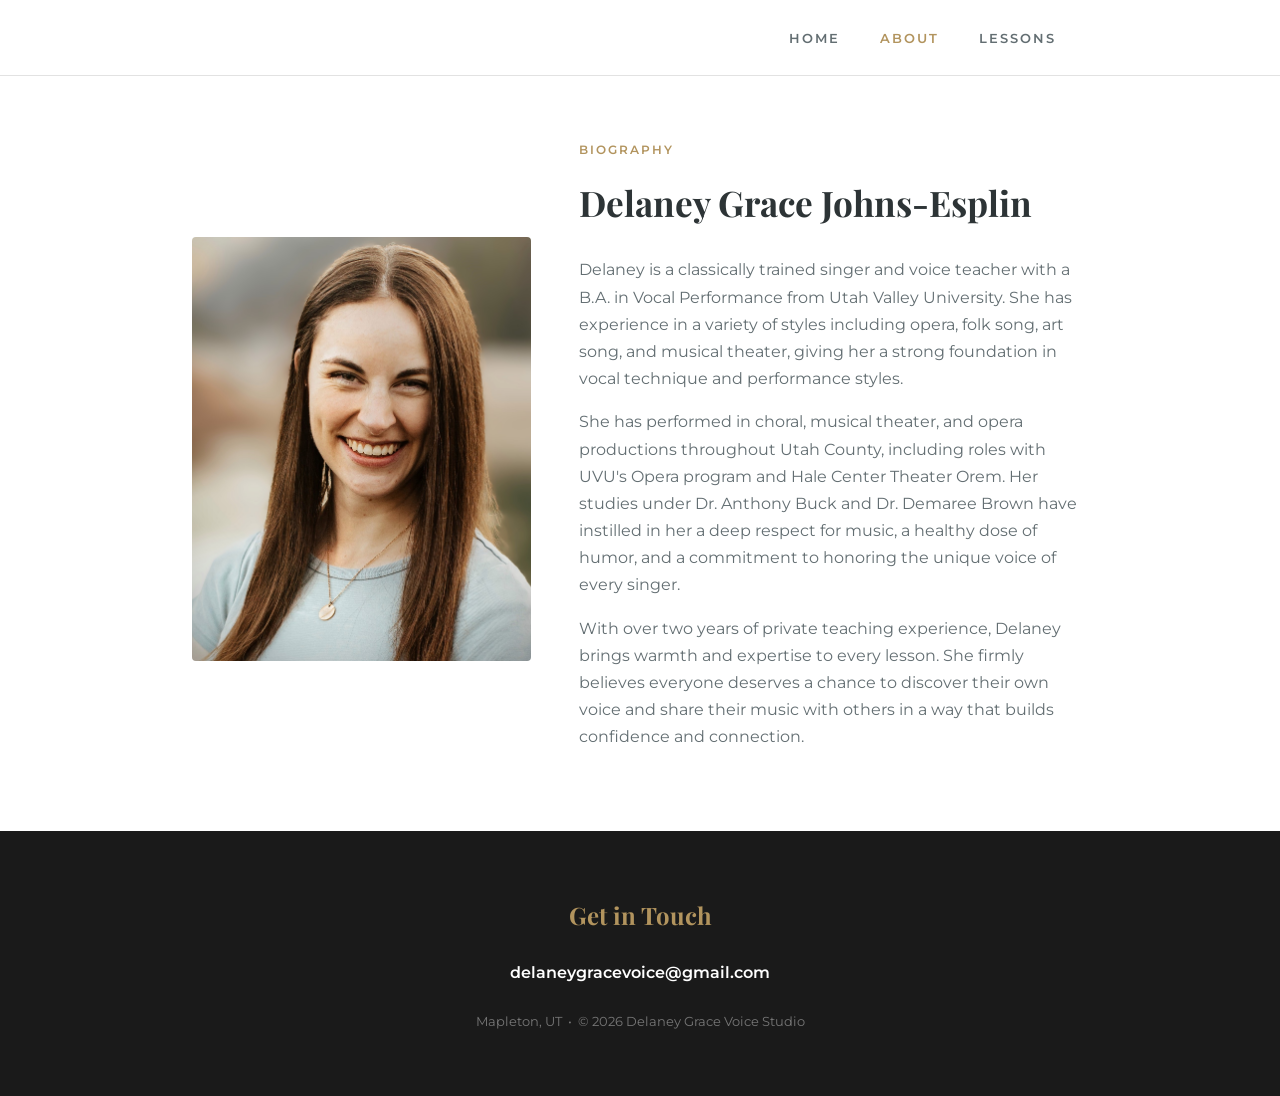
==== commit bb1a730c: "Removed phone number" ====
--- a/about.html
+++ b/about.html
@@ -46,8 +46,6 @@
         <h2>Get in Touch</h2>
         <div class="contact-links">
             <a href="mailto:delaneygracevoice@gmail.com">delaneygracevoice@gmail.com</a>
-            <span>|</span>
-            <a href="tel:8014947989">(801) 494-7989</a>
         </div>
         <p class="footer-meta">Mapleton, UT &nbsp;&bull;&nbsp; &copy; 2026 Delaney Grace Voice Studio</p>
     </div>
